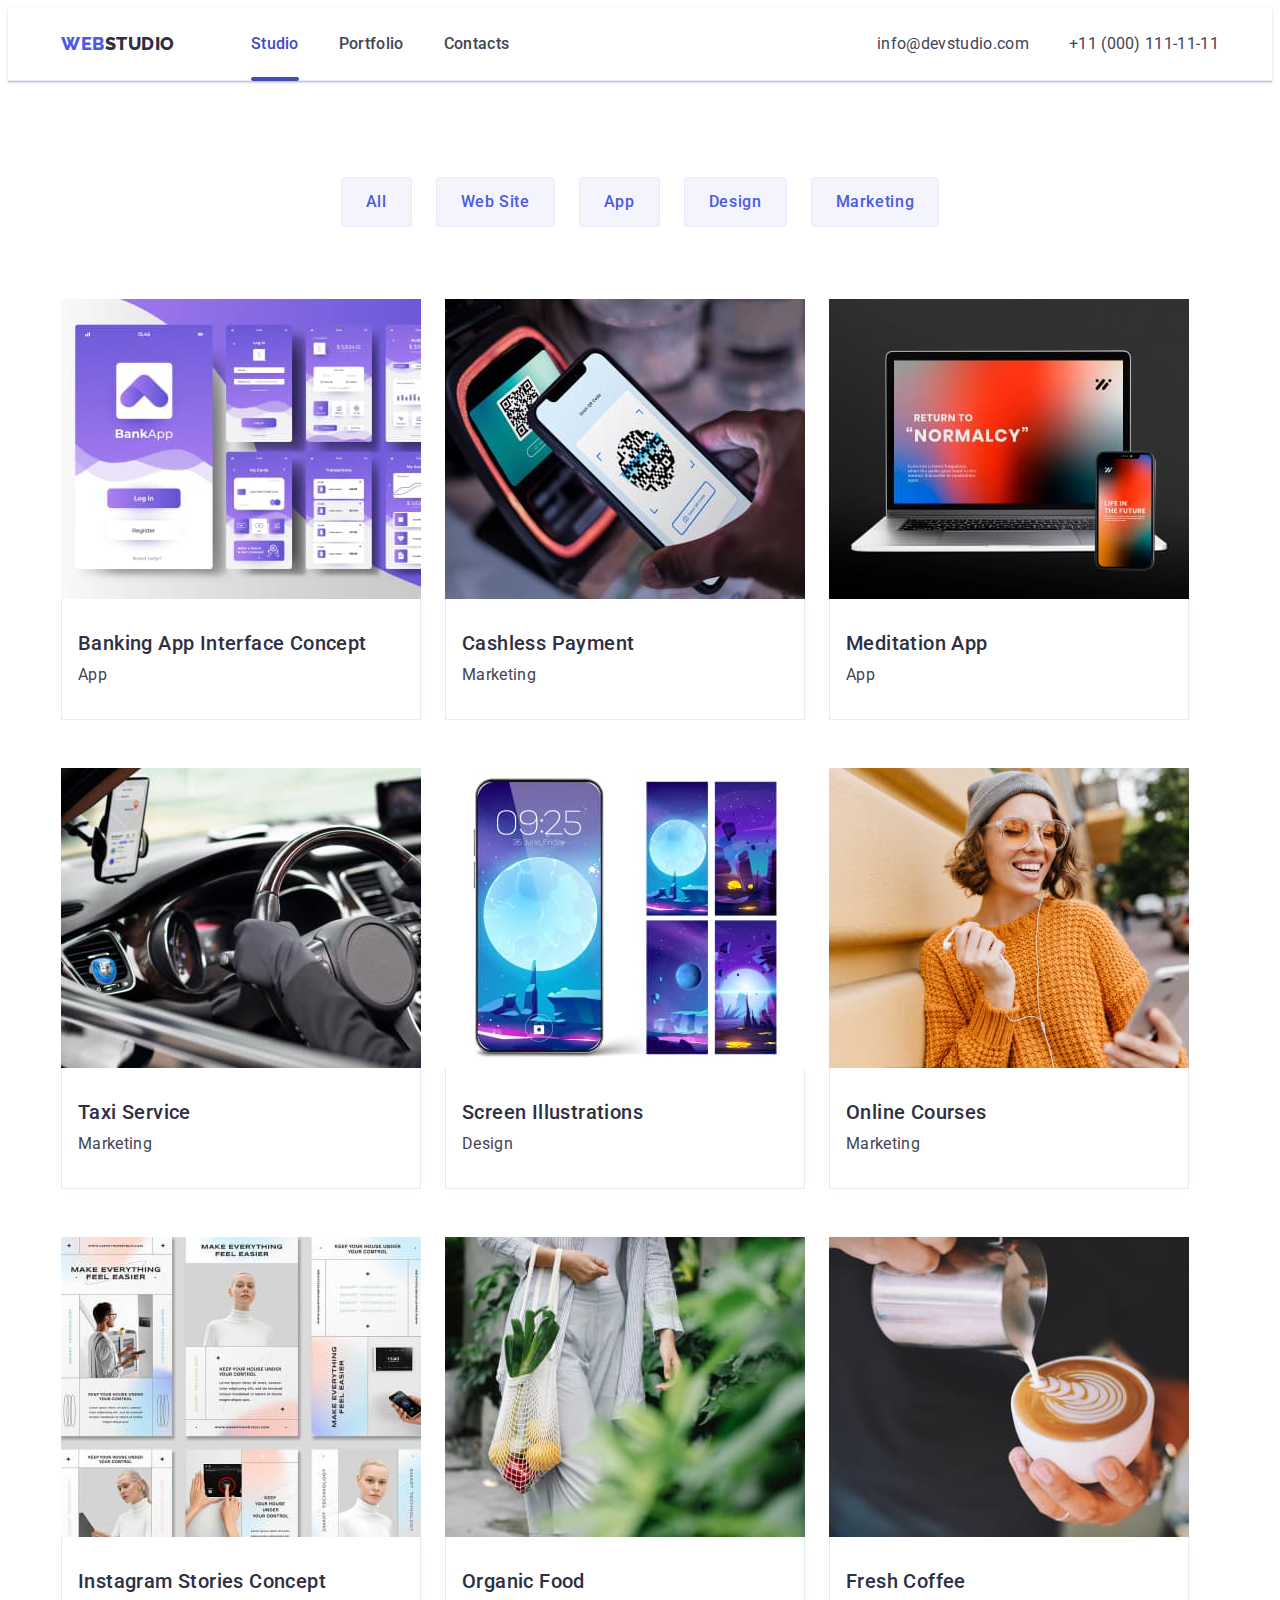
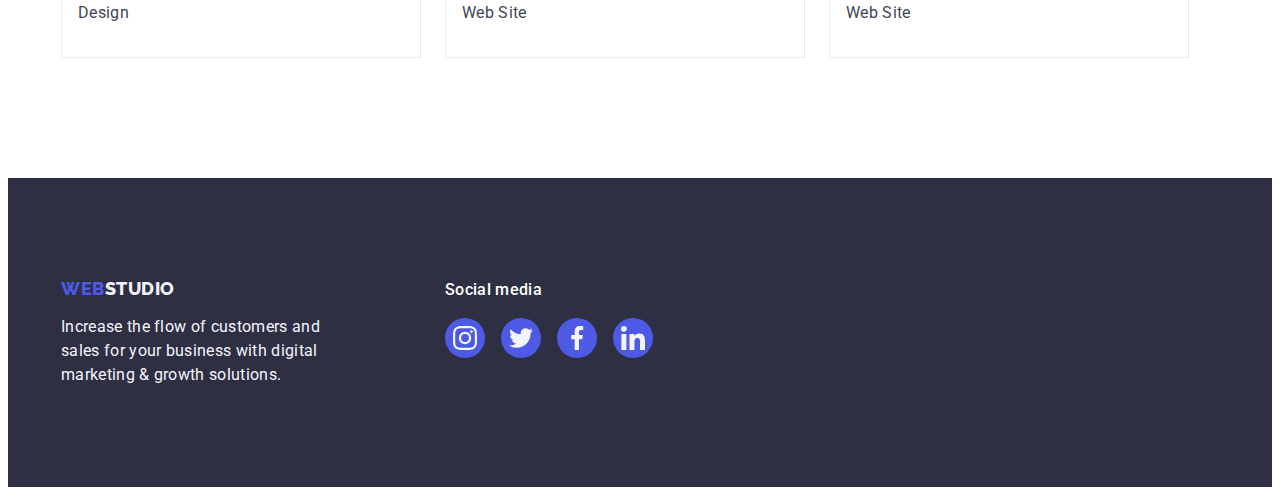
==== portfolio.html @ cc40751c "Create portfolio.html" ====
<!DOCTYPE html>
<html lang="en">

<head>
  <meta charset="UTF-8" />
  <meta http-equiv="X-UA-Compatible" content="IE=edge" />
  <meta name="viewport" content="width=device-width, initial-scale=1.0" />
  <title>Portfolio</title>
  <link rel="preconnect" href="https://fonts.googleapis.com" />
  <link rel="preconnect" href="https://fonts.gstatic.com" crossorigin />
  <link rel="preconnect" href="https://fonts.googleapis.com" />
  <link rel="preconnect" href="https://fonts.gstatic.com" crossorigin />
  <link href="https://fonts.googleapis.com/css2?family=Raleway:wght@800&family=Roboto:wght@400;500;700;900&display=swap"
    rel="stylesheet" />
  <link rel="stylesheet" href="https://cdnjs.cloudflare.com/ajax/libs/modern-normalize/1.1.0/modern-normalize.min.css"
    integrity="sha512-wpPYUAdjBVSE4KJnH1VR1HeZfpl1ub8YT/NKx4PuQ5NmX2tKuGu6U/JRp5y+Y8XG2tV+wKQpNHVUX03MfMFn9Q=="
    crossorigin="anonymous" referrerpolicy="no-referrer" />
  <link rel="stylesheet" href="./css/styles.css" />
</head>

<body class="body">
  <!-- ! HEADER SECTION -->
  <header class="page-header">
    <div class="container header-flex">
      <!-- ? HEADER NAV -->
      <nav class="header-nav">
        <a class="header-logo link" href="./index.html" target="_blank" rel="noopener no-referrer">Web<span
            class="logo-right">Studio</span>
        </a>
        <ul class="header-nav-list list">
          <li class="header-nav-item item">
            <a class="header-nav-link link active" href="./index.html" target="_blank"
              rel="noopener no-referrer">Studio</a>
          </li>
          <li class="header-nav-item item">
            <a class="header-nav-link link" href="./portfolio.html" target="_blank"
              rel="noopener no-referrer">Portfolio</a>
          </li>
          <li class="header-nav-item item">
            <a class="header-nav-link link" href="" target="_blank" rel="noopener no-referrer">Contacts</a>
          </li>
        </ul>
      </nav>
      <!-- ? HEADER CONTACTS -->
      <address class="header-contacts">
        <ul class="header-contacts list">
          <li class="header-contacts-item">
            <a class="header-contacts-link link" href="mailto:info@devstudio.com" target="_blank"
              rel="noopener no-referrer">info@devstudio.com</a>
          </li>
          <li class="header-contacts-item">
            <a class="header-contacts-link link" href="tel:+110001111111" target="_blank" rel="noopener no-referrer">+11
              (000) 111-11-11</a>
          </li>
        </ul>
      </address>
    </div>
  </header>
  <main>
    <!-- ? MENU FILTER BUTTON-->
    <section class="project">
      <div class="container">
        <h1 class="visually-hidden">Menu filter button</h1>
        <ul class="filter-list list">
          <li class="filter-item">
            <button class="filter-button button" type="button">All</button>
          </li>
          <li class="filter-item">
            <button class="filter-button button" type="button">
              Web Site
            </button>
          </li>
          <li class="filter-item">
            <button class="filter-button button" type="button">App</button>
          </li>
          <li class="filter-item">
            <button class="filter-button button" type="button">Design</button>
          </li>
          <li class="filter-item">
            <button class="filter-button button" type="button">
              Marketing
            </button>
          </li>
        </ul>
        <!-- ? PROJECT CARDS  -->
        <ul class="project-list list">
          <li class="project-item">
            <a class="project-link link" href="" target="_blank" rel="noopener no-referrer">
              <div class="project-thumb">
                <img class="project-img" src="./images/images-portfolio/banking-app-interface-concept-img.jpg"
                  alt="Banking App Interface Concept" width="360" height="300" />
                <p class="project-overlay-text">14 Stylish and User-Friendly App Design Concepts · Task Manager App ·
                  Calorie
                  Tracker App · Exotic Fruit Ecommerce App · Cloud Storage App
                </p>
              </div>
              <div class="container-name-category">
                <h2 class="project-subtitle">
                  Banking App Interface Concept
                </h2>
                <p class="project-text">App</p>
              </div>
            </a>
          </li>
          <li class="project-item">
            <a class="project-link link" href="" target="_blank" rel="noopener no-referrer">
              <div class="project-thumb">
                <img class="project-img" src="./images/images-portfolio/cashless-payment-img.jpg" alt="Cashless Payment"
                  width="360" height="300" />
                <p class="project-overlay-text">14 Stylish and User-Friendly App Design Concepts · Task Manager App ·
                  Calorie
                  Tracker App · Exotic Fruit Ecommerce App · Cloud Storage App
                </p>
              </div>
              <div class="container-name-category">
                <h2 class="project-subtitle">Cashless Payment</h2>
                <p class="project-text">Marketing</p>
              </div>
            </a>
          </li>
          <li class="project-item">
            <a class="project-link link" href="" target="_blank" rel="noopener no-referrer">
              <div class="project-thumb">
                <img class="project-img" src="./images/images-portfolio/meditation-app-img.jpg" alt="Meditation App"
                  width="360" height="300" />
                <p class="project-overlay-text">14 Stylish and User-Friendly App Design Concepts · Task Manager App ·
                  Calorie
                  Tracker App · Exotic Fruit Ecommerce App · Cloud Storage App
                </p>
              </div>
              <div class="container-name-category">
                <h2 class="project-subtitle">Meditation App</h2>
                <p class="project-text">App</p>
              </div>
            </a>
          </li>
          <li class="project-item">
            <a class="project-link link" href="" target="_blank" rel="noopener no-referrer">
              <div class="project-thumb">
                <img class="project-img" src="./images/images-portfolio/taxi-service-img.jpg" alt="Taxi Service"
                  width="360" height="300" />
                <p class="project-overlay-text">14 Stylish and User-Friendly App Design Concepts · Task Manager App ·
                  Calorie
                  Tracker App · Exotic Fruit Ecommerce App · Cloud Storage App
                </p>
              </div>
              <div class="container-name-category">
                <h2 class="project-subtitle">Taxi Service</h2>
                <p class="project-text">Marketing</p>
              </div>
            </a>
          </li>
          <li class="project-item">
            <a class="project-link link" href="" target="_blank" rel="noopener no-referrer">
              <div class="project-thumb">
                <img class="project-img" src="./images/images-portfolio/screen-illustrations-img.jpg"
                  alt="Screen Illustrations" width="360" height="300" />
                <p class="project-overlay-text">14 Stylish and User-Friendly App Design Concepts · Task Manager App ·
                  Calorie
                  Tracker App · Exotic Fruit Ecommerce App · Cloud Storage App
                </p>
              </div>
              <div class="container-name-category">
                <h2 class="project-subtitle">Screen Illustrations</h2>
                <p class="project-text">Design</p>
              </div>
            </a>
          </li>
          <li class="project-item">
            <a class="project-link link" href="" target="_blank" rel="noopener no-referrer">
              <div class="project-thumb">
                <img class="project-img" src="./images/images-portfolio/online-courses-img.jpg" alt="Online Courses"
                  width="360" height="300" />
                <p class="project-overlay-text">14 Stylish and User-Friendly App Design Concepts · Task Manager App ·
                  Calorie
                  Tracker App · Exotic Fruit Ecommerce App · Cloud Storage App
                </p>
              </div>
              <div class="container-name-category">
                <h2 class="project-subtitle">Online Courses</h2>
                <p class="project-text">Marketing</p>
              </div>
            </a>
          </li>
          <li class="project-item">
            <a class="project-link link" href="" target="_blank" rel="noopener no-referrer">
              <div class="project-thumb">
                <img class="project-img" src="./images/images-portfolio/instagram-stories-concept-img.jpg"
                  alt="Instagram Stories Concept" width="360" height="300" />
                <p class="project-overlay-text">14 Stylish and User-Friendly App Design Concepts · Task Manager App ·
                  Calorie
                  Tracker App · Exotic Fruit Ecommerce App · Cloud Storage App
                </p>
              </div>
              <div class="container-name-category">
                <h2 class="project-subtitle">Instagram Stories Concept</h2>
                <p class="project-text">Design</p>
              </div>
            </a>
          </li>
          <li class="project-item">
            <a class="project-link link" href="" target="_blank" rel="noopener no-referrer">
              <div class="project-thumb">
                <img class="project-img" src="./images/images-portfolio/organic-food-img.jpg" alt="Organic Food"
                  width="360" height="300" />
                <p class="project-overlay-text">14 Stylish and User-Friendly App Design Concepts · Task Manager App ·
                  Calorie
                  Tracker App · Exotic Fruit Ecommerce App · Cloud Storage App
                </p>
              </div>
              <div class="container-name-category">
                <h2 class="project-subtitle">Organic Food</h2>
                <p class="project-text">Web Site</p>
              </div>
            </a>
          </li>
          <li class="project-item">
            <a class="project-link link" href="" target="_blank" rel="noopener no-referrer">
              <div class="project-thumb">
                <img class="project-img" src="./images/images-portfolio/fresh-coffee-img.jpg" alt="Fresh Coffee"
                  width="360" height="300" />
                <p class="project-overlay-text">14 Stylish and User-Friendly App Design Concepts · Task Manager App ·
                  Calorie
                  Tracker App · Exotic Fruit Ecommerce App · Cloud Storage App
                </p>
              </div>
              <div class="container-name-category">
                <h2 class="project-subtitle">Fresh Coffee</h2>
                <p class="project-text">Web Site</p>
              </div>
            </a>
          </li>
        </ul>
      </div>
    </section>
  </main>
  <!--  ? FOOTER SECTION  -->
  <footer class="footer-container ">
    <div class="footer-wrap container">
      <div class="footer-logo-container">
        <a class="footer-logo link" href="./index.html">Web<span class="footer-logo-right">Studio</span>
        </a>
        <p class="footer-text">
          Increase the flow of customers and sales for your business with
          digital marketing & growth solutions.
        </p>
      </div>
      <div class="footer-socials-container">
        <p class="footer-socials-text">Social media</p>
        <ul class="footer-socials-list list">
          <li class="footer-socials-item">
            <a class="footer-socials-link link" href="" target="_blank" rel="noopener no-referrer"
              aria-label="Instagram icon">
              <svg class="footer-social-icon" width="24" height="24">
                <use href="./images/icons.svg#instagram"></use>
              </svg>
            </a>
          </li>
          <li class="footer-socials-item">
            <a class="footer-socials-link link" href="" target="_blank" rel="noopener no-referrer"
              aria-label="Twitter icon">
              <svg class="footer-social-icon" width="24" height="24">
                <use href="./images/icons.svg#twitter"></use>
              </svg>
            </a>
          </li>
          <li class="footer-socials-item">
            <a class="footer-socials-link link" href="" target="_blank" rel="noopener no-referrer"
              aria-label="Facebook icon">
              <svg class="footer-social-icon" width="24" height="24">
                <use href="./images/icons.svg#facebook"></use>
              </svg>
            </a>
          </li>
          <li class="footer-hero-busocials-item">
            <a class="footer-socials-link link" href="" target="_blank" rel="noopener no-referrer"
              aria-label="Linkedin icon">
              <svg class="footer-social-icon" width="24" height="24">
                <use href="./images/icons.svg#linkedin"></use>
              </svg>
            </a>
          </li>
        </ul>
      </div>
    </div>
  </footer>
</body>

</html>
---- css/styles.css ----
:root {
  --primary-font: "Roboto", sans-serif;
  --secondary-font: "Raleway", sans-serif;

  --primary-bg: #ffffff;
  --secondary-bg: #2e2f42;
  --tertiary-bg: #f4f4fd;
  --primary-text: #434455;
  --secondary-text: #2e2f42;
  --tertiary-text: #ffffff;
  --primary-accent: #4d5ae5;
  --secondary-accent: #404bbf;

  --border-portfolio: #e7e9fc;
  --customers-border: #8e8f99;
  --social-icons-bg: #4d5ae5;
  --social-icons: #f4f4fd;
  --social-icon-hover-bg: #31d0aaff;
  --customers-logo: #8e8f99ff;

  --header-line-active: #404bbf;

  --header-nav-box-shadow: 0px 2px 1px rgba(46, 47, 66, 0.08),
    0px 1px 1px rgba(46, 47, 66, 0.16), 0px 1px 6px rgba(46, 47, 66, 0.08);
  --hero-btn-box-shadow: 0px 4px 4px rgba(0, 0, 0, 0.15);
  --team-item-box-shadow: 0px 1px 6px rgba(46, 47, 66, 0.08),
    0px 1px 1px rgba(46, 47, 66, 0.16), 0px 2px 1px rgba(46, 47, 66, 0.08);
  --filter-btn-hover-box-shadow: 0px 3px 1px rgba(0, 0, 0, 0.1),
    0px 2px 1px rgba(0, 0, 0, 0.08), 0px 2px 2px rgba(0, 0, 0, 0.12);
  --card-portfolio-hover-box-shadow: 0px 1px 6px rgba(46, 47, 66, 0.08),
    0px 1px 1px rgba(46, 47, 66, 0.16), 0px 2px 1px rgba(46, 47, 66, 0.08);
  --project-hover-box-shadow: 0px 1px 6px rgba(46, 47, 66, 0.08),
    0px 1px 1px rgba(46, 47, 66, 0.16), 0px 2px 1px rgba(46, 47, 66, 0.08);

  --bg-gradient: rgba(46, 47, 66, 0.7);

  /* *Modal window */
  --modal-backdrop-bg-color: rgba(46, 47, 66, 0.4);

  --modal-bg-color: #fcfcfc;
  --modal-box-shadow: 0px 1px 1px rgba(0, 0, 0, 0.14),
    0px 1px 3px rgba(0, 0, 0, 0.12), 0px 2px 1px rgba(0, 0, 0, 0.2);
  --modal-border-radius: 4px;

  --modal-close-btn-bg-color: #e7e9fc;
  --modal-close-btn-border: 1px solid rgba(0, 0, 0, 0.1);
  --modal-close-btn-hover-bg-color: #404bbf;

  --modal-close-icon-fill: #2e2f42;

  /** Project-thumb-OVERLAY*/
  --project-overlay-bg-color: #4d5ae5;
  --project-overlay-text-color: #f4f4fd;

  /* *Animation hover-focus */
  --animation-hover-focus-fast: 250ms cubic-bezier(0.4, 0, 0.2, 1);
}

/* *Скидання стилів */
h1,
h2,
h3,
h4,
h5,
h6,
p {
  margin: 0;
}

.list {
  list-style: none;
  margin-top: 0;
  margin-bottom: 0;
}
.link {
  text-decoration: none;
}
ul,
ol {
  margin: 0;
  padding-left: 0;
}
img {
  display: block;
  max-width: 100%;
  height: auto;
}

p {
  display: block;
}
/* *Загальні умови для всіх контейнерів */

.container {
  max-width: 1158px;
  padding-left: 15px;
  padding-right: 15px;
  margin-left: auto;
  margin-right: auto;
}
section {
  padding-top: 120px;
  padding-bottom: 120px;
}
/* *Приховані заголовки */

.visually-hidden {
  position: absolute;
  width: 1px;
  height: 1px;
  margin: -1px;
  border: 0;
  padding: 0;
  white-space: nowrap;
  clip-path: inset(100%);
  clip: rect(0 0 0 0);
  overflow: hidden;
}

.body {
  background-color: var(--primary-bg);
  color: var(--primary-text);
  font-family: "Roboto", sans-serif;
  font-size: 16px;
  line-height: 1.5;
  letter-spacing: 0.02em;
}

/*? HEADER SECTION  */

.header-flex {
  display: flex;
  align-items: center;
  justify-content: space-between;
}

.header {
  border-bottom: 1px solid var(--border-portfolio);
}
/* ? LOGO */

.header-logo {
  margin-right: 76px;

  color: var(--primary-accent);
  font-family: "Raleway", sans-serif;
  font-weight: 800;
  font-size: 18px;
  line-height: 1.17;
  letter-spacing: 0.03em;
  text-transform: uppercase;
}

.logo-right {
  color: var(--secondary-text);
}
/* ? HEADER NAV */

.header-nav-link::after {
  content: "";
  width: 100%;
  height: 4px;
  border-radius: 2px;
  display: block;
  position: absolute;
  bottom: 0;
  left: 0;
  bottom: -1px;
}

.header-nav-link.active::after {
  background-color: #404bbf;
}
.header-nav-link.active {
  color: #404bbf;
}

.header-nav-list {
  display: flex;
  align-items: center;
}

.header-nav {
  display: flex;
  align-items: center;
}

.header-nav-item:not(:last-child) {
  margin-right: 40px;
}

.header-nav-link {
  padding-top: 24px;
  padding-bottom: 24px;
  position: relative;
  display: block;

  font-weight: 500;
  font-size: 16px;
  line-height: 1.5;
  letter-spacing: 0.02em;
  text-decoration: none;
  color: var(--primary-text);
  transition: color var(--animation-hover-focus-fast);
}

.link:hover,
.link:focus {
  color: var(--secondary-accent);
}

.page-header {
  width: 100%;
  border-bottom: 1px solid var(--border-portfolio);
  box-shadow: var(--header-nav-box-shadow);
}

/* ? HEADER CONTACTS  */

.header-contacts {
  display: flex;
  font-style: normal;
  margin-left: auto;
}

.header-contacts-item:not(:last-child) {
  margin-right: 40px;
}

.header-contacts:hover,
.header-contacts:focus {
  color: var(--secondary-accent);
}

.header-contacts-link {
  transition: color var(--animation-hover-focus-fast);
  padding-top: 24px;
  padding-bottom: 24px;

  color: var(--primary-text);
  font-size: 16px;
  line-height: 1.5;
}

/* ? HERO SECTION */

.hero {
  margin: auto;
  max-width: 1440px;
  background-image: linear-gradient(var(--bg-gradient), var(--bg-gradient)),
    url(../images/hero/hero-bg-photo-people-office.jpg);
  background-size: cover;
  background-repeat: no-repeat;
  background-position: center;

  padding-top: 188px;
  padding-bottom: 188px;
  background-color: var(--secondary-bg);
}

.hero-title {
  max-width: 496px;
  margin-bottom: 48px;
  margin-left: auto;
  margin-right: auto;

  color: var(--tertiary-text);
  font-weight: 700;
  font-size: 56px;
  line-height: 1.07;
  letter-spacing: 0.02em;
  text-align: center;
}

/* *OPEN MODAL BUTTON */
.button {
  border: none;
  cursor: pointer;
}

.modal-open:hover,
.modal-open:focus {
  background-color: var(--secondary-accent);
  color: var(--tertiary-text);
}

.modal-open {
  transition: background-color var(--animation-hover-focus-fast);

  display: block;
  min-width: 169px;
  padding: 16px 32px;
  margin-left: auto;
  margin-right: auto;
  box-shadow: var(hero-btn-box-shadow);
  border: none;
  border-radius: 4px;

  font-family: "Roboto", sans-serif;
  font-weight: 500;
  font-size: 16px;
  line-height: 1.5;
  letter-spacing: 0.04em;
  background-color: var(--primary-accent);
  color: var(--tertiary-text);
}


/* ? ABOUT SECTION  */

.about-icon-box {
  max-width: 264px;
  min-height: 112px;
  background-color: var(--tertiary-bg);
  border-radius: 4px;
}

.about-icon-box {
  display: flex;
  align-items: center;
  justify-content: center;
  margin-bottom: 8px;
}

.about-list {
  display: flex;
  flex-wrap: wrap;
}

.about-item {
  width: 264px;
  margin-right: 24px;
}

.about-item:nth-child(4n) {
  margin-right: 0;
}

.subtitle-about {
  margin-bottom: 8px;

  font-size: 20px;
  font-weight: 500;
  line-height: 1.2;
  letter-spacing: 0.02em;
  color: var(--secondary-text);
}

/* ? BENEFITS SECTION */

.benefits-section {
  padding-top: 0;
  padding-bottom: 120px;
}

.benefits-list {
  display: flex;
  flex-wrap: wrap;
}

.benefits-item {
  max-width: 360px;
  margin-right: 24px;
}

.benefits-item:nth-child(3n) {
  margin-right: 0;
}

.benefits-subtitle {
  margin-bottom: 72px;

  font-size: 36px;
  font-weight: 700;
  line-height: 1.11;
  letter-spacing: 0.02em;
  text-align: center;
  text-decoration: none;
  text-transform: capitalize;
  color: var(--secondary-text);
}

/* ? TEAM SECTION  */

.team-socials-list {
  display: flex;
  justify-content: center;
  align-items: center;
  gap: 24px;
}

.team-socials-link {
  transition: background-color var(--animation-hover-focus-fast);

  display: flex;
  align-items: center;
  justify-content: center;
  border-radius: 50%;
  width: 40px;
  height: 40px;
  background-color: var(--social-icons-bg);
  color: var(--social-icons);
}

.team-social-icon {
  fill: currentColor;
}

.team-socials-link:hover,
.team-socials-link:focus {
  background-color: var(--secondary-accent);
  color: var(--social-icons);
}

.team-list {
  display: flex;
  flex-wrap: wrap;
}

.team-item {
  background-color: var(--primary-bg);
  border-radius: 0px 0px 4px 4px;
  margin-right: 24px;
  max-width: 264px;
  box-shadow: var(--team-item-box-shadow);
}

.team-item:nth-child(4n) {
  margin-right: 0;
}

.card-content {
  padding-top: 32px;
  padding-bottom: 32px;
}

.team {
  background-color: var(--tertiary-bg);
}

.team-subtitle {
  margin-bottom: 72px;

  font-weight: 700;
  font-size: 36px;
  line-height: 1.11;
  letter-spacing: 0.02em;
  text-align: center;
  text-transform: capitalize;
  text-decoration: none;
  color: var(--secondary-text);
}

.subtitle-name {
  margin-bottom: 8px;

  font-weight: 500;
  font-size: 20px;
  line-height: 1.2;
  letter-spacing: 0.02em;
  text-transform: capitalize;
  color: var(--secondary-text);
  text-align: center;
}

.profession-text {
  margin-bottom: 8px;
  font-size: 16px;
  line-height: 1.5;
  letter-spacing: 0.02em;
  text-decoration: none;
  color: var(--primary-text);
  text-align: center;
}
/* ? CUSTOMERS SECTION */

.customers-link {
  transition: border-color 250ms cubic-bezier(0.4, 0, 0.2, 1),
    color 250ms cubic-bezier(0.4, 0, 0.2, 1);

  display: flex;
  align-items: center;
  justify-content: center;
  width: 100%;
  height: 100%;
  color: var(--customers-logo);
  border: 1px solid var(--customers-border);
  border-radius: 4px;
}

.customer-icon {
  fill: currentColor;
}

.customers-link:hover,
.customers-link:focus {
  fill: var(--secondary-accent);
  color: var(--secondary-accent);
  border-color: var(--secondary-accent);
}

.customers-list {
  display: flex;
  gap: 24px;
}

.customers-item {
  display: flex;
  align-items: center;
  justify-content: center;
  width: calc((100% - 120px) / 6);
  height: 88px;
  background-color: var(--primary-bg);
}

.customers-subtitle {
  margin-bottom: 72px;
  font-weight: 700;
  font-size: 36px;
  line-height: 1.1;
  letter-spacing: 0.02em;
  text-align: center;
  text-transform: capitalize;
  text-decoration: none;
  color: var(--secondary-text);
}

/* ? FOOTER SECTION */

.footer-wrap {
  display: flex;
  align-items: baseline;
}

.footer-logo-container {
  margin-right: 120px;
}

.footer-socials-list {
  display: flex;
  justify-content: center;
  align-items: center;
  gap: 16px;
}

.footer-socials-link {
  transition: background-color var(--animation-hover-focus-fast);

  display: flex;
  align-items: center;
  justify-content: center;
  border-radius: 50%;
  width: 40px;
  height: 40px;
  background-color: var(--social-icons-bg);
  color: var(--social-icons);
}

.footer-social-icon {
  fill: currentColor;
}

.footer-socials-link:hover,
.footer-socials-link:focus {
  background-color: var(--social-icon-hover-bg);
  color: var(--social-icons);
}

.footer-socials-text {
  margin-bottom: 16px;
  font-size: 16px;
  font-weight: 500;
  line-height: 1.5;
  letter-spacing: 0.02em;
  color: var(--tertiary-text);
}

.footer-container {
  padding-top: 100px;
  padding-bottom: 100px;
  background-color: var(--secondary-bg);
}
.footer-logo {
  display: inline-block;
  margin-bottom: 16px;

  color: var(--primary-accent);
  font-family: Raleway, sans-serif;
  font-weight: 800;
  font-size: 18px;
  line-height: 1.17;
  letter-spacing: 0.03em;
  text-transform: uppercase;
}

.footer-logo-right {
  color: var(--tertiary-bg);
}

.footer-text {
  max-width: 264px;

  font-size: 16px;
  line-height: 1.5;
  letter-spacing: 0.02em;
  text-decoration: none;
  color: var(--tertiary-bg);
}

/* ! PORTFOLIO */

/* ? MENU FILTER BUTTON */

.project-link {
  transition: box-shadow var(--animation-hover-focus-fast);

  display: block;
}

.project-link:hover,
.project-link:focus {
  box-shadow: var(--project-hover-box-shadow);
}

.filter-list {
  display: flex;
  flex-wrap: wrap;
  justify-content: center;
  margin-bottom: 72px;
}

.filter-button:hover,
.filter-button:focus {
  color: var(--tertiary-text);
  background-color: var(--secondary-accent);
  border: 1px solid transparent;
  border-radius: 4px;
  box-shadow: var(--filter-btn-hover-box-shadow);
}
.filter-button {
  transition: color var(--animation-hover-focus-fast),
    background-color var(--animation-hover-focus-fast),
    box-shadow var(--animation-hover-focus-fast),
    border-color var(--animation-hover-focus-fast);
}

.filter-button {
  padding-top: 12px;
  padding-bottom: 12px;
  padding-left: 24px;
  padding-right: 24px;
  border: 1px solid var(--border-portfolio);
  border-radius: 4px;

  font-family: "Roboto", sans-serif;
  font-weight: 500;
  font-size: 16px;
  line-height: 1.5;
  letter-spacing: 0.04em;
  text-decoration: none;
  color: var(--primary-accent);
  background-color: var(--tertiary-bg);
}

.filter-item:not(:last-child) {
  margin-right: 24px;
}

/* *OVERLAY */
.project-thumb {
  position: relative;
  overflow: hidden;
}

.project-item:hover .project-overlay-text {
  transform: translateY(0);
}

.project-overlay-text {
  transform: translateY(100%);
  transition: transform var(--animation-hover-focus-fast);

  position: absolute;
  top: 0;
  left: 0;
  padding: 40px 32px;
  width: 100%;
  height: 100%;
  background-color: var(--project-overlay-bg-color);
  color: var(--project-overlay-text-color);
}

/* ? PROJECT CARDS */
.project-link:hover .project-overlay-text,
.project-link:focus .project-overlay-text {
  transform: translateY(0%);
}

.project-item:hover {
  box-shadow: var(--card-portfolio-hover-box-shadow);
}

.container-name-category {
  padding: 32px 16px;
  border: 1px solid var(--border-portfolio);
  border-top: none;
}

.project {
  padding-top: 96px;
  padding-bottom: 120px;
}

.project-list {
  display: flex;
  flex-wrap: wrap;
}

.project-subtitle {
  margin-bottom: 8px;
}

.project-item {
  flex-basis: calc((100%-48) / 3);
  max-width: 360px;
  margin-right: 24px;
  margin-bottom: 48px;
}

.project-item:nth-child(3n) {
  margin-right: 0;
}

.project-item:nth-last-child(-n + 3) {
  margin-bottom: 0;
}

.project-subtitle,
.subtitle-second {
  font-weight: 500;
  font-size: 20px;
  line-height: 1.2;
  letter-spacing: 0.02em;
  color: var(--secondary-text);
}

.project-text {
  font-size: 16px;
  line-height: 1.5;
  letter-spacing: 0.02em;
  color: var(--primary-text);
  text-decoration: none;
}

/* ?MODAL WINDOW  */

.backdrop {
  opacity: 1;
  visibility: visible;
  pointer-events: initial;
  transition: opacity var(--animation-hover-focus-fast),
    visibility var(--animation-hover-focus-fast);

  position: fixed;
  top: 0;
  left: 0;
  width: 100%;
  height: 100vh;
  background: var(--modal-backdrop-bg-color);
}

.is-hidden {
  opacity: 0;
  visibility: hidden;
  pointer-events: none;
}

.backdrop.is-hidden .modal {
  opacity: 0;
  transform: translate(-50%, -50%) scale(1);
  transition-delay: 0ms;
  transition: transform var(--animation-hover-focus-fast);
}
.modal {
  transition: transform 250ms cubic-bezier(0.4, 0, 0.2, 1);

  position: absolute;
  top: calc(50%);
  left: calc(50%);
  transform: translate(-50%, -50%) scale(1);

  width: 408px;
  min-height: 576px;
  background: var(--modal-bg-color);
  box-shadow: var(--modal-box-shadow);
  border-radius: var(--modal-border-radius);
}

.modal-close-btn {
  transition: transform 250ms cubic-bezier(0.4, 0, 0.2, 1);
  transition: background-color 250ms cubic-bezier(0.4, 0, 0.2, 1),
    border 250ms cubic-bezier(0.4, 0, 0.2, 1);

  position: absolute;
  top: 24px;
  right: 24px;

  color: var(--modal-close-icon-fill);
  background-color: #e7e9fc;
  border: 1px solid rgba(0, 0, 0, 0.1);
  border-radius: 50%;

  display: flex;
  align-items: center;
  justify-content: center;
  padding: 0;

  width: 24px;
  height: 24px;
  cursor: pointer;
}

.modal-close-btn:hover,
.modal-close-btn:focus {
  background-color: #404bbf;
  color: white;
  border: none;
}

.modal-close-icon {
  transition: fill var(--animation-hover-focus-fast);
  fill: currentColor;
}
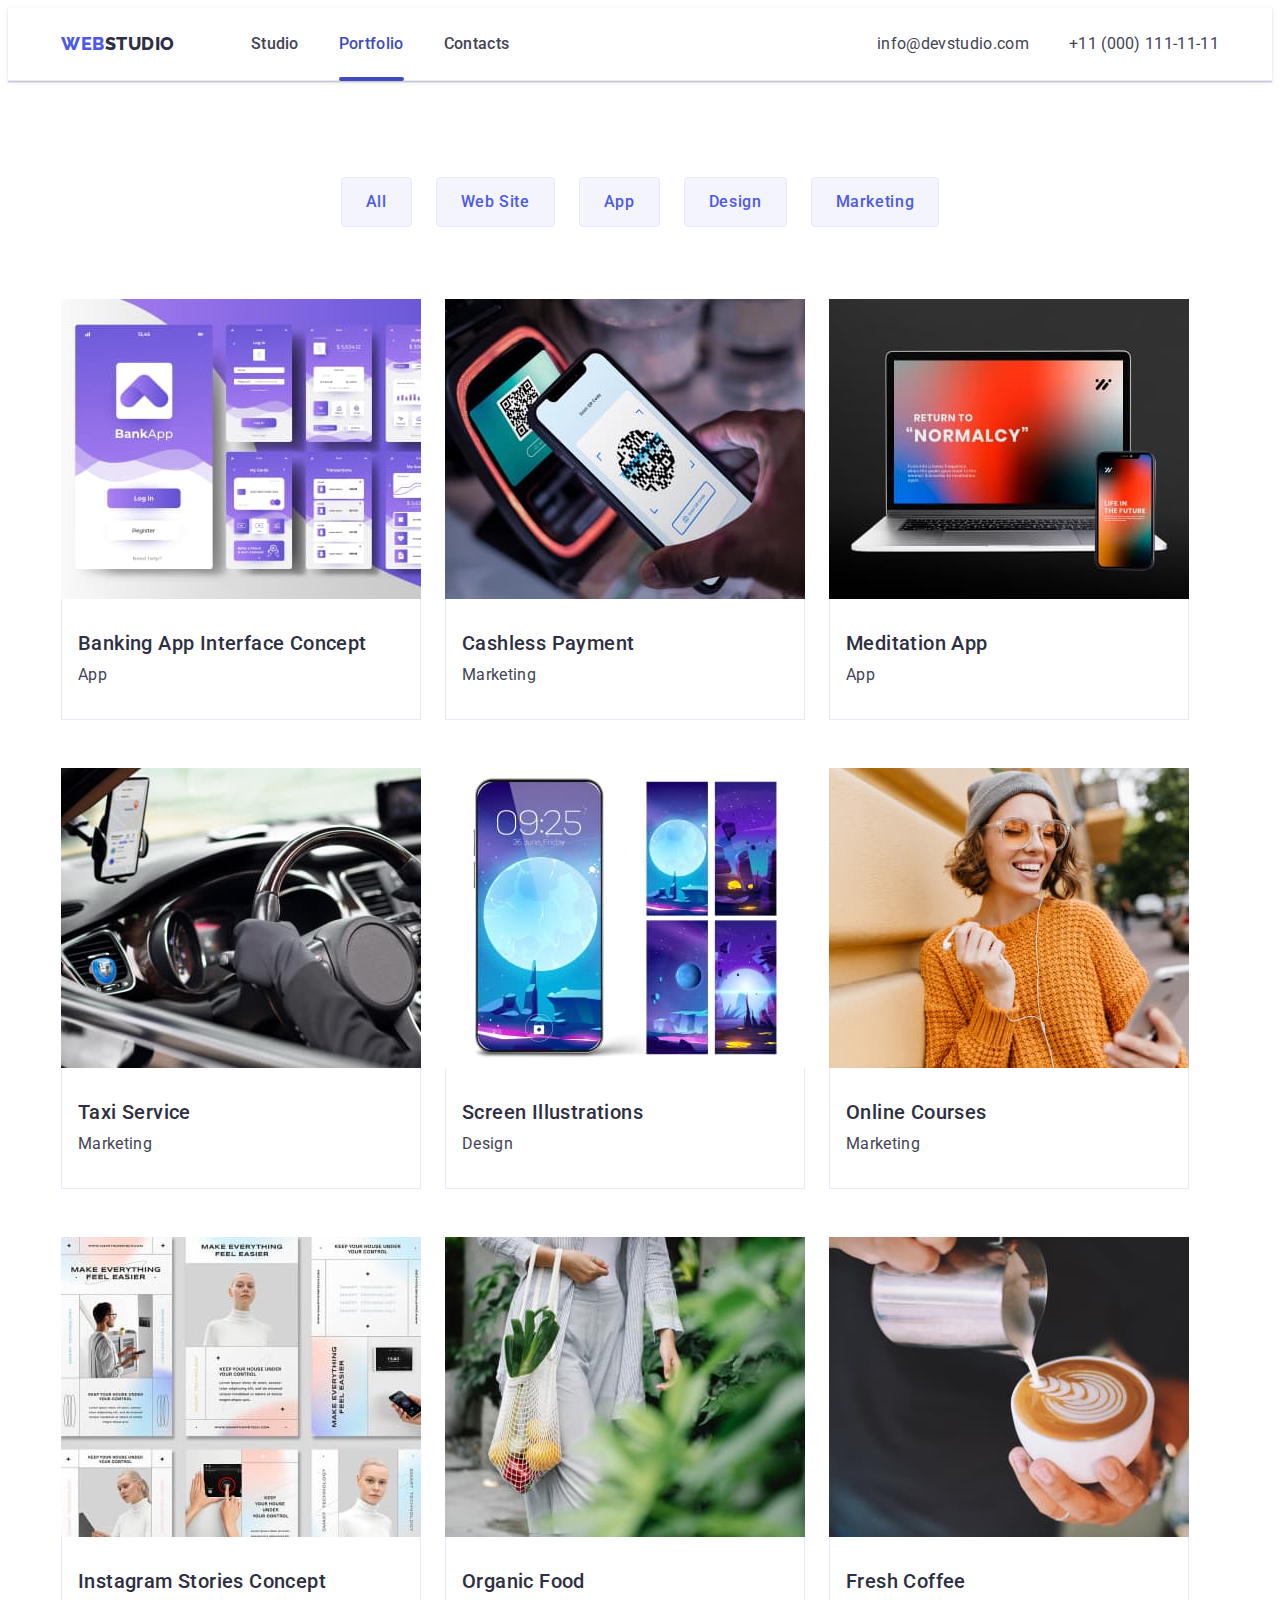
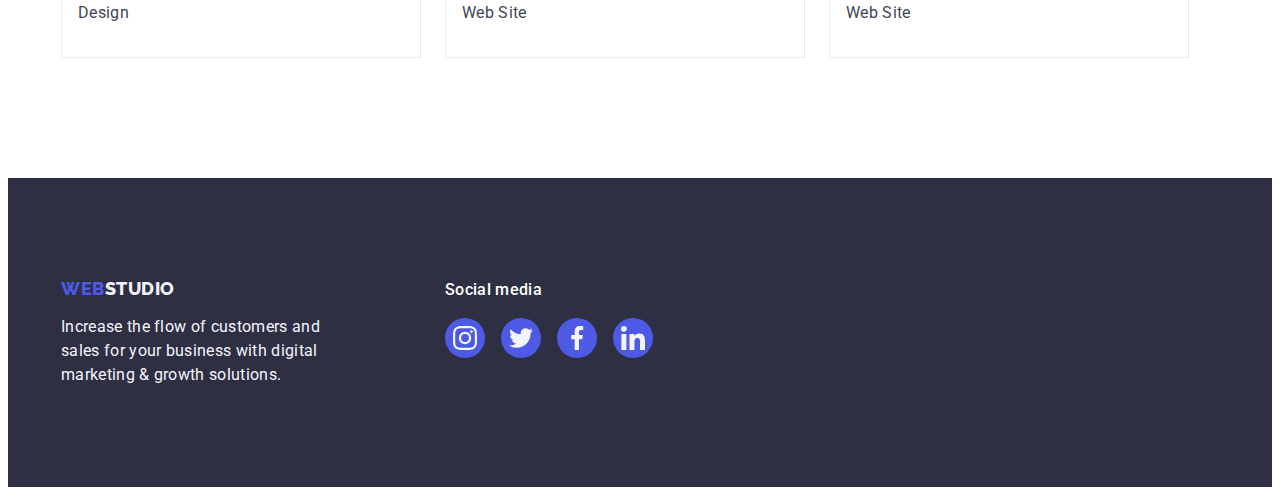
==== commit 1f9dd926: "Update portfolio.html" ====
--- a/portfolio.html
+++ b/portfolio.html
@@ -29,11 +29,11 @@
         </a>
         <ul class="header-nav-list list">
           <li class="header-nav-item item">
-            <a class="header-nav-link link active" href="./index.html" target="_blank"
+            <a class="header-nav-link link" href="./index.html" target="_blank"
               rel="noopener no-referrer">Studio</a>
           </li>
           <li class="header-nav-item item">
-            <a class="header-nav-link link" href="./portfolio.html" target="_blank"
+            <a class="header-nav-link link active" href="./portfolio.html" target="_blank"
               rel="noopener no-referrer">Portfolio</a>
           </li>
           <li class="header-nav-item item">
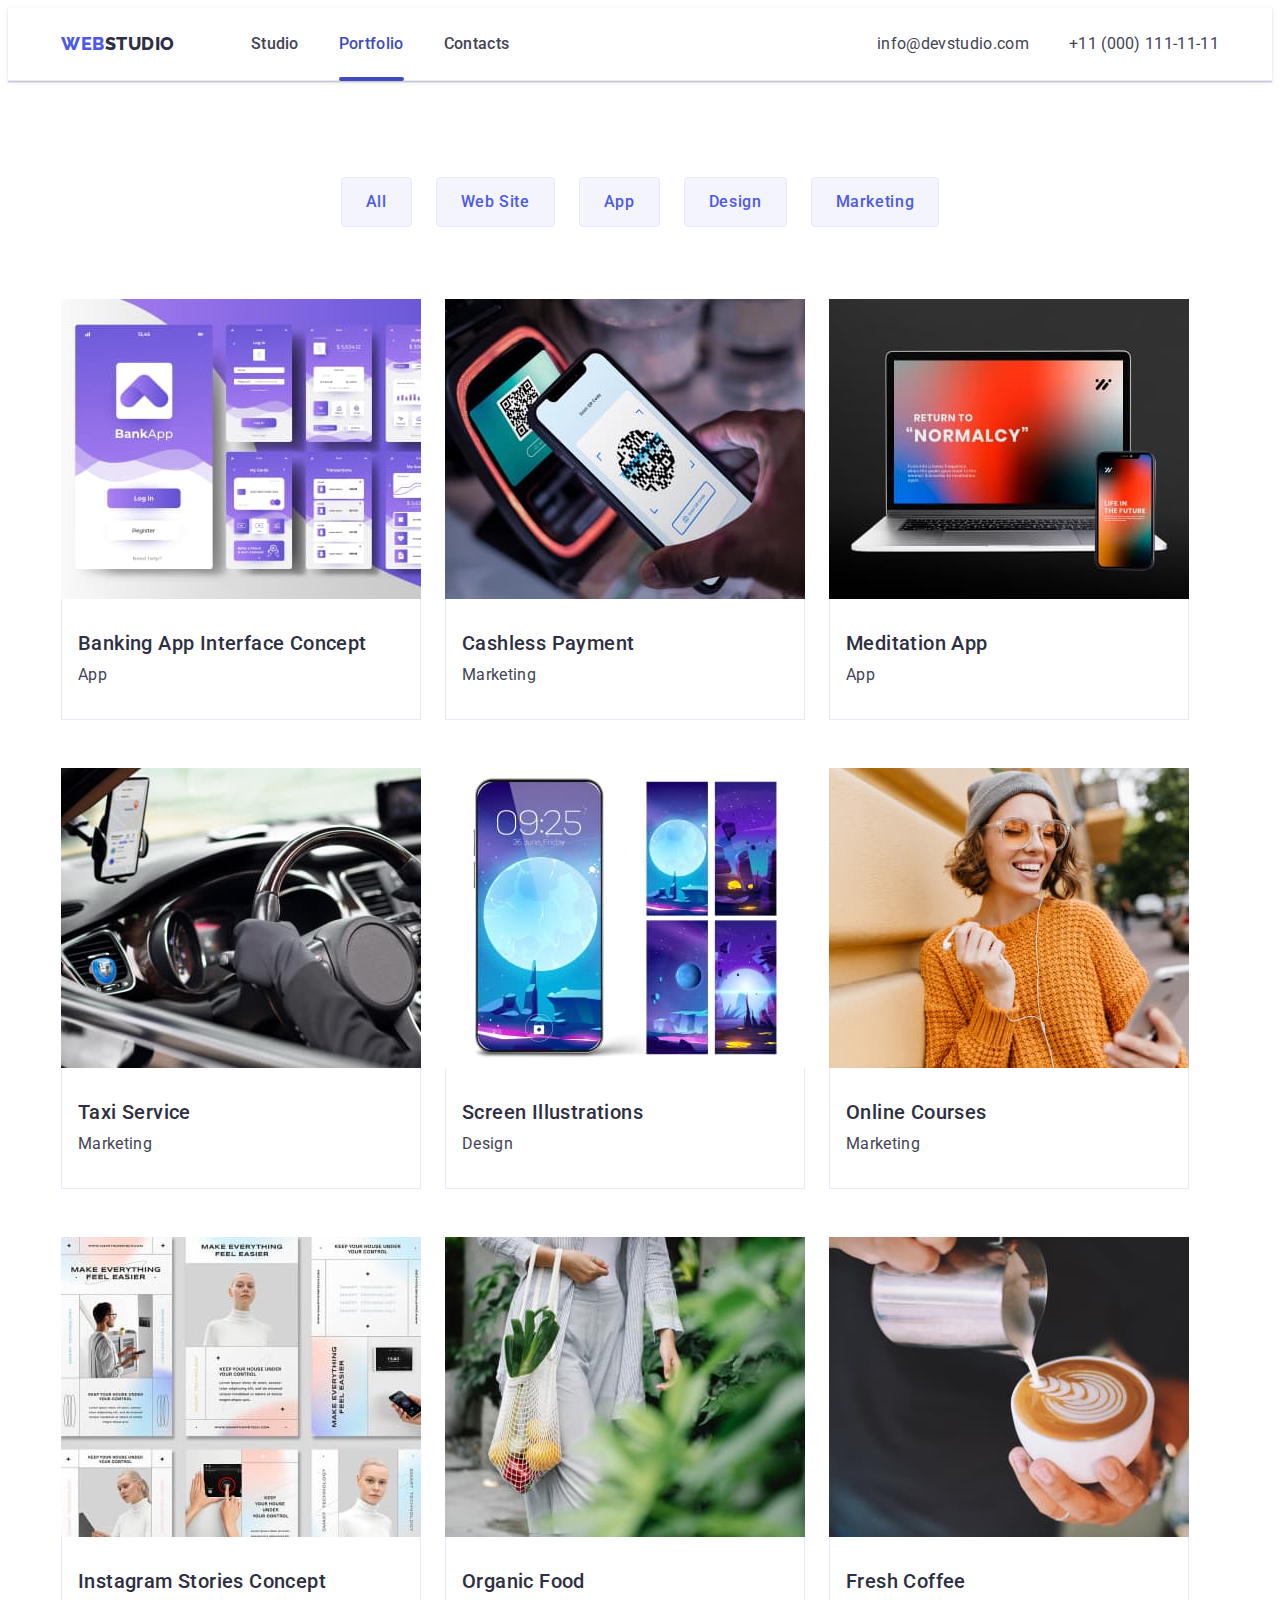
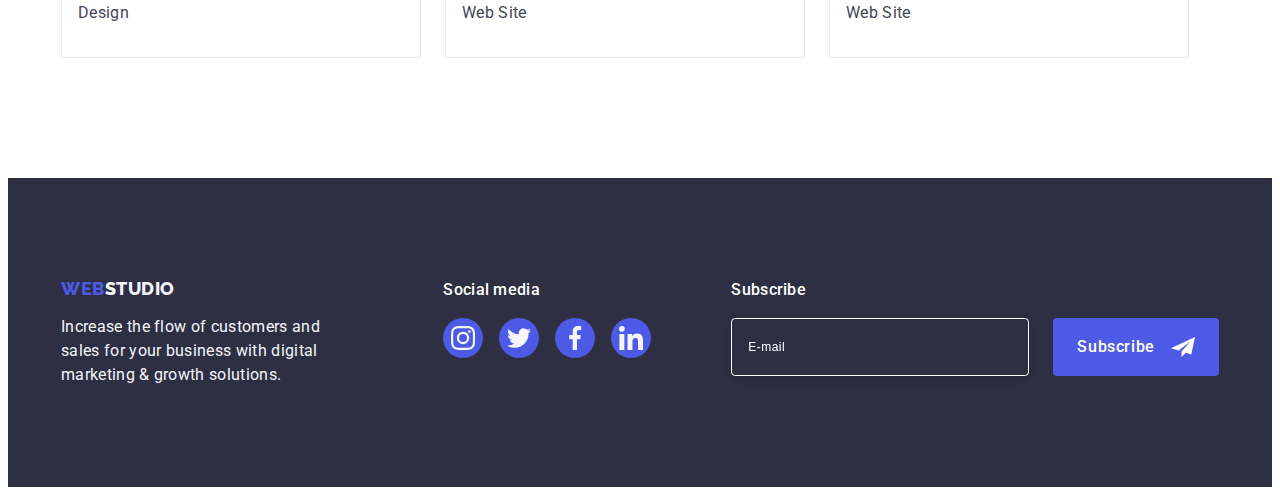
==== commit 1e56e465: "Update portfolio.html" ====
--- a/portfolio.html
+++ b/portfolio.html
@@ -282,6 +282,19 @@
           </li>
         </ul>
       </div>
+      <div class="footer-sub-wrapper">
+        <p class="footer-sub-title">Subscribe</p>
+        <form class="footer-form">
+          <label class="footer-sub-label" for="footer_sub_email">
+        <input class="footer-sub-input" type="email" name="footer_sub_email" id="footer_sub_email" placeholder="E-mail"/>
+          </label>
+        <button class="footer-sub-btn button" type="submit">Subscribe
+        <svg class="footer-sub-icon" width="24" height="24">
+          <use href="./images/icons.svg#footer-icon-subscribe"></use>
+        </svg>
+      </button>
+      </form>
+      </div>
     </div>
   </footer>
 </body>
--- a/css/styles.css
+++ b/css/styles.css
@@ -293,7 +293,6 @@
   margin-left: auto;
   margin-right: auto;
   box-shadow: var(hero-btn-box-shadow);
-  border: none;
   border-radius: 4px;
 
   font-family: "Roboto", sans-serif;
@@ -304,7 +303,6 @@
   background-color: var(--primary-accent);
   color: var(--tertiary-text);
 }
-
 
 /* ? ABOUT SECTION  */
 
@@ -607,10 +605,88 @@
   color: var(--tertiary-bg);
 }
 
+/* *FOOTER SUBSCRIBE FORM */
+
+.footer-sub-wrapper {
+  display: block;
+  margin-left: 80px;
+}
+
+.footer-form {
+  display: flex;
+  justify-content: center;
+}
+
+.footer-sub-input {
+width: 264px;
+height: 40px;
+padding: 8px 16px;
+margin-right: 24px;
+resize: none;
+
+outline: transparent;
+outline-offset: -1px;
+border: 1px solid #FFFFFF;
+filter: drop-shadow(0px 4px 4px rgba(0, 0, 0, 0.15));
+border-radius: 4px;
+background-color: var(--secondary-bg);
+
+transition: var(--animation-hover-focus-fast);
+
+color: #ffffff;
+font-size: 12px;
+line-height: 1.17;
+letter-spacing: 0.04em;
+}
+
+.footer-sub-input::placeholder {
+  color: #ffffff;
+}
+.footer-sub-title {
+  margin-bottom: 16px;
+  font-size: 16px;
+  font-weight: 500;
+  line-height: 1.5;
+  letter-spacing: 0.02em;
+  color: var(--tertiary-text);
+}
+
+.footer-sub-btn {
+  transition: background-color var(--animation-hover-focus-fast);
+
+  display: flex;
+  justify-content: center;
+  flex-direction: row;
+  align-items: center;
+
+  min-width: 165px;
+  padding: 8px 24px;
+
+  font-family: "Roboto", sans-serif;
+  font-weight: 500;
+  font-size: 16px;
+  line-height: 1.5;
+  letter-spacing: 0.04em;
+  background-color: var(--primary-accent);
+  color: var(--tertiary-text);
+  border-radius: 4px;
+}
+
+.footer-sub-btn:hover,
+.footer-sub-btn:focus {
+  background-color: var(--secondary-accent);
+}
+
+.footer-sub-icon {
+  pointer-events: none;
+  fill: currentColor;
+  color: #ffffff;
+  margin-left: 16px;
+}
+
 /* ! PORTFOLIO */
 
 /* ? MENU FILTER BUTTON */
-
 .project-link {
   transition: box-shadow var(--animation-hover-focus-fast);
 
@@ -788,6 +864,7 @@
   top: calc(50%);
   left: calc(50%);
   transform: translate(-50%, -50%) scale(1);
+  padding: 24px;
 
   width: 408px;
   min-height: 576px;
@@ -831,3 +908,160 @@
   transition: fill var(--animation-hover-focus-fast);
   fill: currentColor;
 }
+
+/* * MODAL FORM */
+
+.modal-title {
+  display: block;
+  margin-bottom: 16px;
+  margin-top: 48px;
+
+  font-weight: 500;
+  font-size: 16px;
+  text-align: center;
+  letter-spacing: 0.02em;
+  color: #2e2f42;
+}
+
+.form-wrapper {
+  position: relative;
+  margin-bottom: 8px;
+}
+.form-icon {
+  position: absolute;
+  top: 50%;
+  left: 16px;
+  transform: translateY(-50%);
+  transition: var(--animation-hover-focus-fast);
+  pointer-events: none;
+}
+
+.form-field {
+  width: 100%;
+  height: 40px;
+  padding: 0;
+  padding-left: 38px;
+
+  outline: transparent;
+  outline-offset: -1px;
+  border: 1px solid rgba(46, 47, 66, 0.4);
+  border-radius: 4px;
+  transition: var(--animation-hover-focus-fast);
+  color: #2e2f42;
+}
+
+.form-field:focus {
+  border: 1px solid #4d5ae5;
+}
+
+.form-field:focus + .form-icon {
+  fill: #4d5ae5;
+}
+
+.form-icon {
+  fill: currentColor;
+}
+
+.form-comment-label,
+.form-label {
+  display: block;
+  margin-bottom: 4px;
+
+  font-size: 12px;
+  line-height: 1.17;
+  letter-spacing: 0.04em;
+  color: #8e8f99;
+}
+
+.form-comment {
+  width: 100%;
+  height: 120px;
+  padding: 16px;
+  margin-bottom: 16px;
+  resize: none;
+
+  outline: transparent;
+  outline-offset: -1px;
+  border: 1px solid rgba(46, 47, 66, 0.4);
+  border-radius: 4px;
+
+  transition: var(--animation-hover-focus-fast);
+
+  color: rgba(46, 47, 66, 0.4);
+  font-size: 12px;
+  line-height: 1.17;
+  letter-spacing: 0.04em;
+}
+
+.form-comment::placeholder {
+  color: rgba(46, 47, 66, 0.4);
+}
+
+.form-comment:focus {
+  border: 1px solid #4d5ae5;
+}
+
+.form-agreement {
+  display: flex;
+  gap: 8px;
+  justify-content: center;
+  margin-bottom: 24px;
+}
+
+.form-agreement-text {
+  font-size: 12px;
+  letter-spacing: 0.04em;
+  color: rgba(46, 47, 66, 0.4);
+  user-select: none;
+}
+
+.form-check-input {
+  appearance: none;
+  width: 16px;
+  height: 16px;
+  border: 1px solid rgba(46, 47, 66, 0.4);
+  border-radius: 2px;
+  background-image: url("data:image/svg+xml,%3Csvg width='10' height='8' viewBox='0 0 10 8' fill='none' xmlns='http://www.w3.org/2000/svg'%3E%3Cpath d='M8.44558 0.255056C8.61838 0.089653 8.84834 -0.00178848 9.08693 2.65108e-05C9.32551 0.0018415 9.55407 0.0967713 9.72436 0.264784C9.89466 0.432797 9.99337 0.660752 9.99968 0.900549C10.006 1.14034 9.91939 1.37323 9.75816 1.55005L4.86357 7.70436C4.7794 7.79551 4.67782 7.86865 4.5649 7.91942C4.45198 7.97018 4.33003 7.99754 4.20636 7.99984C4.08268 8.00214 3.95981 7.97935 3.8451 7.93282C3.73038 7.88629 3.62618 7.81698 3.53872 7.72903L0.292827 4.46564C0.202435 4.38096 0.129933 4.27884 0.0796475 4.16537C0.0293621 4.05191 0.00232279 3.92942 0.000143182 3.80522C-0.00203643 3.68102 0.0206883 3.55765 0.0669613 3.44248C0.113234 3.3273 0.182108 3.22267 0.269473 3.13483C0.356838 3.047 0.460905 2.97775 0.575465 2.93123C0.690026 2.88471 0.812734 2.86186 0.936267 2.86405C1.0598 2.86624 1.18163 2.89343 1.29449 2.94398C1.40734 2.99454 1.50892 3.06743 1.59315 3.15831L4.16189 5.73967L8.42227 0.28219C8.42994 0.272694 8.43813 0.263635 8.4468 0.255056H8.44558Z' fill='%23ffffff' /%3E%3C/svg%3E");
+  background-position: center;
+  background-repeat: no-repeat;
+
+  transition: var(--animation-hover-focus-fast);
+}
+
+.form-check-input:checked {
+  background-color: #404bbf;
+  border: #404bbf;
+}
+
+.form-agreement-link {
+  color: #4d5ae5;
+}
+.form-btn {
+  transition: background-color var(--animation-hover-focus-fast);
+
+  display: block;
+  min-width: 169px;
+
+  padding: 16px 32px;
+  margin: 0 auto;
+
+  align-items: center;
+  text-align: center;
+
+  background-color: var(--primary-accent);
+  box-shadow: 0px 4px 4px rgba(0, 0, 0, 0.15);
+  border-radius: 4px;
+
+  font-family: "Roboto", sans-serif;
+  font-weight: 500;
+  font-size: 16px;
+  line-height: 1.5;
+  letter-spacing: 0.04em;
+  text-decoration: none;
+  color: var(--tertiary-text);
+}
+
+.form-btn:hover,
+.form-btn:focus {
+  background-color: var(--secondary-accent);
+}
